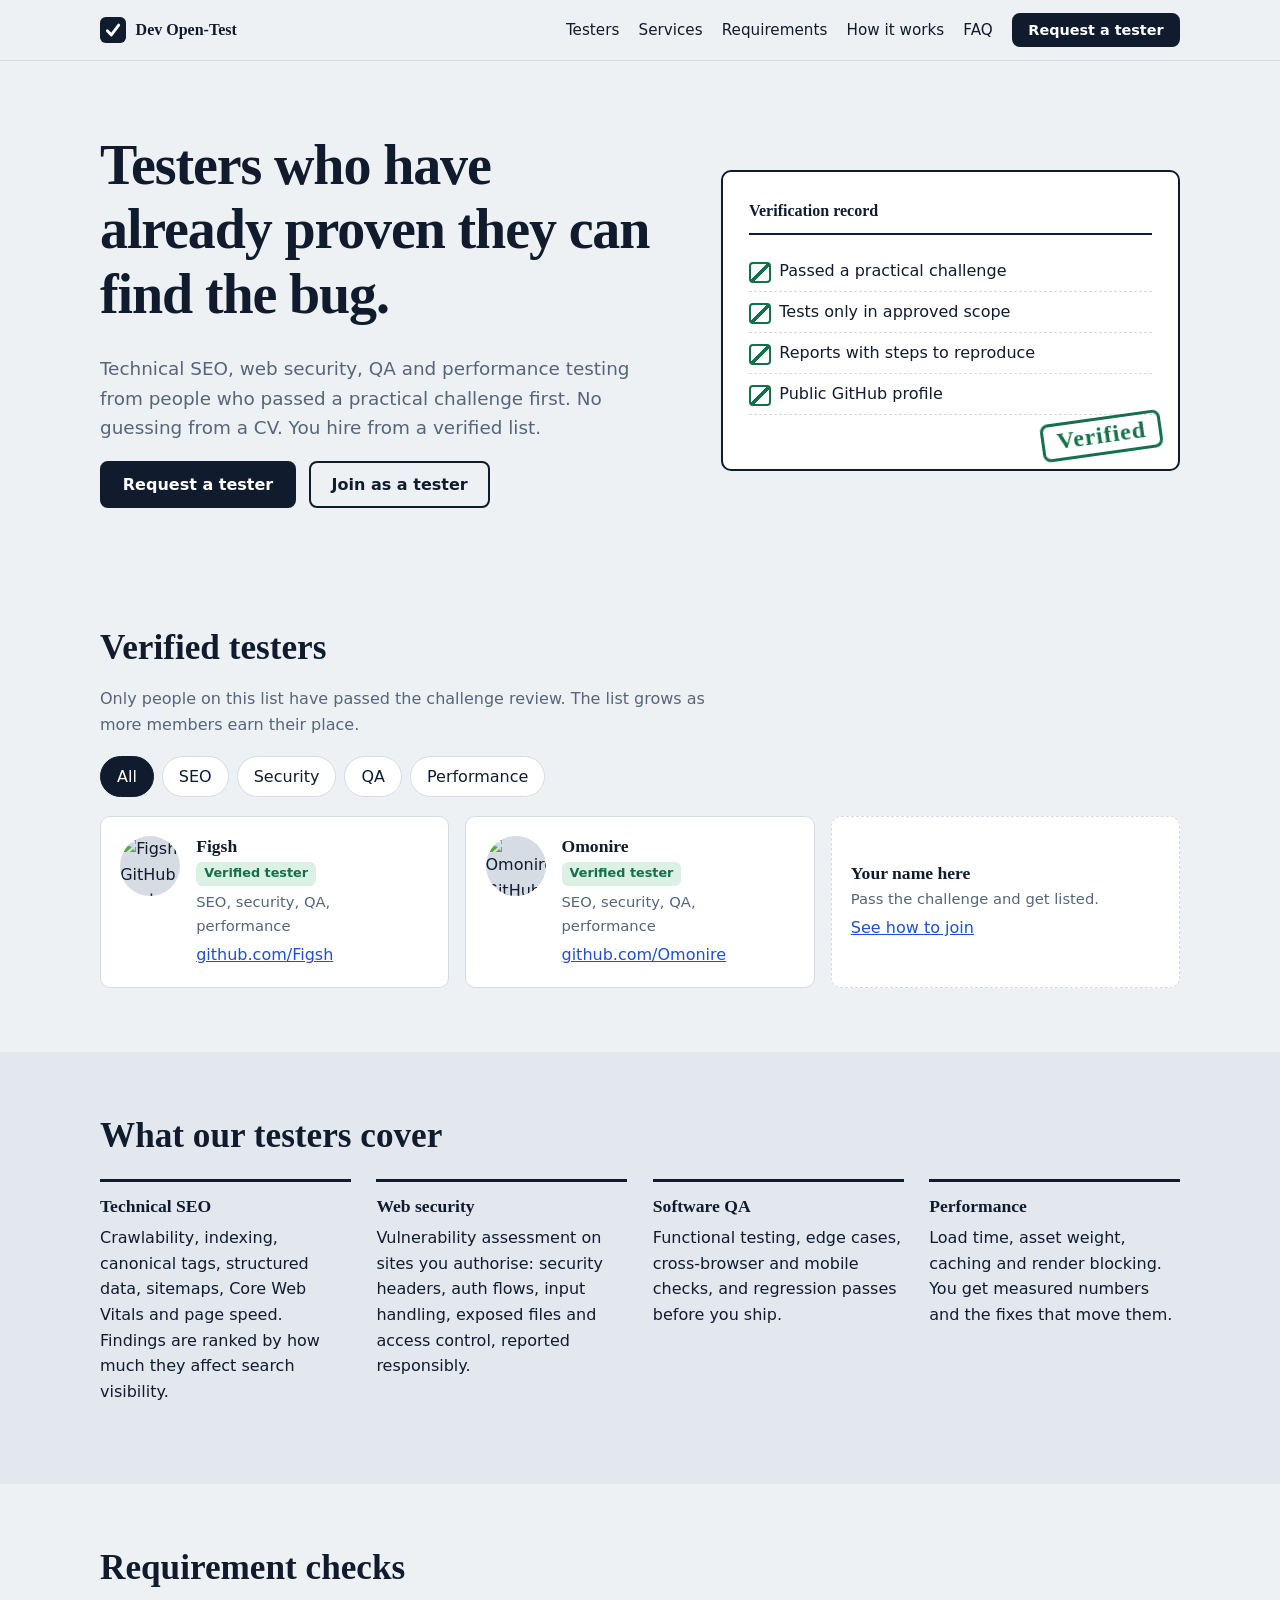
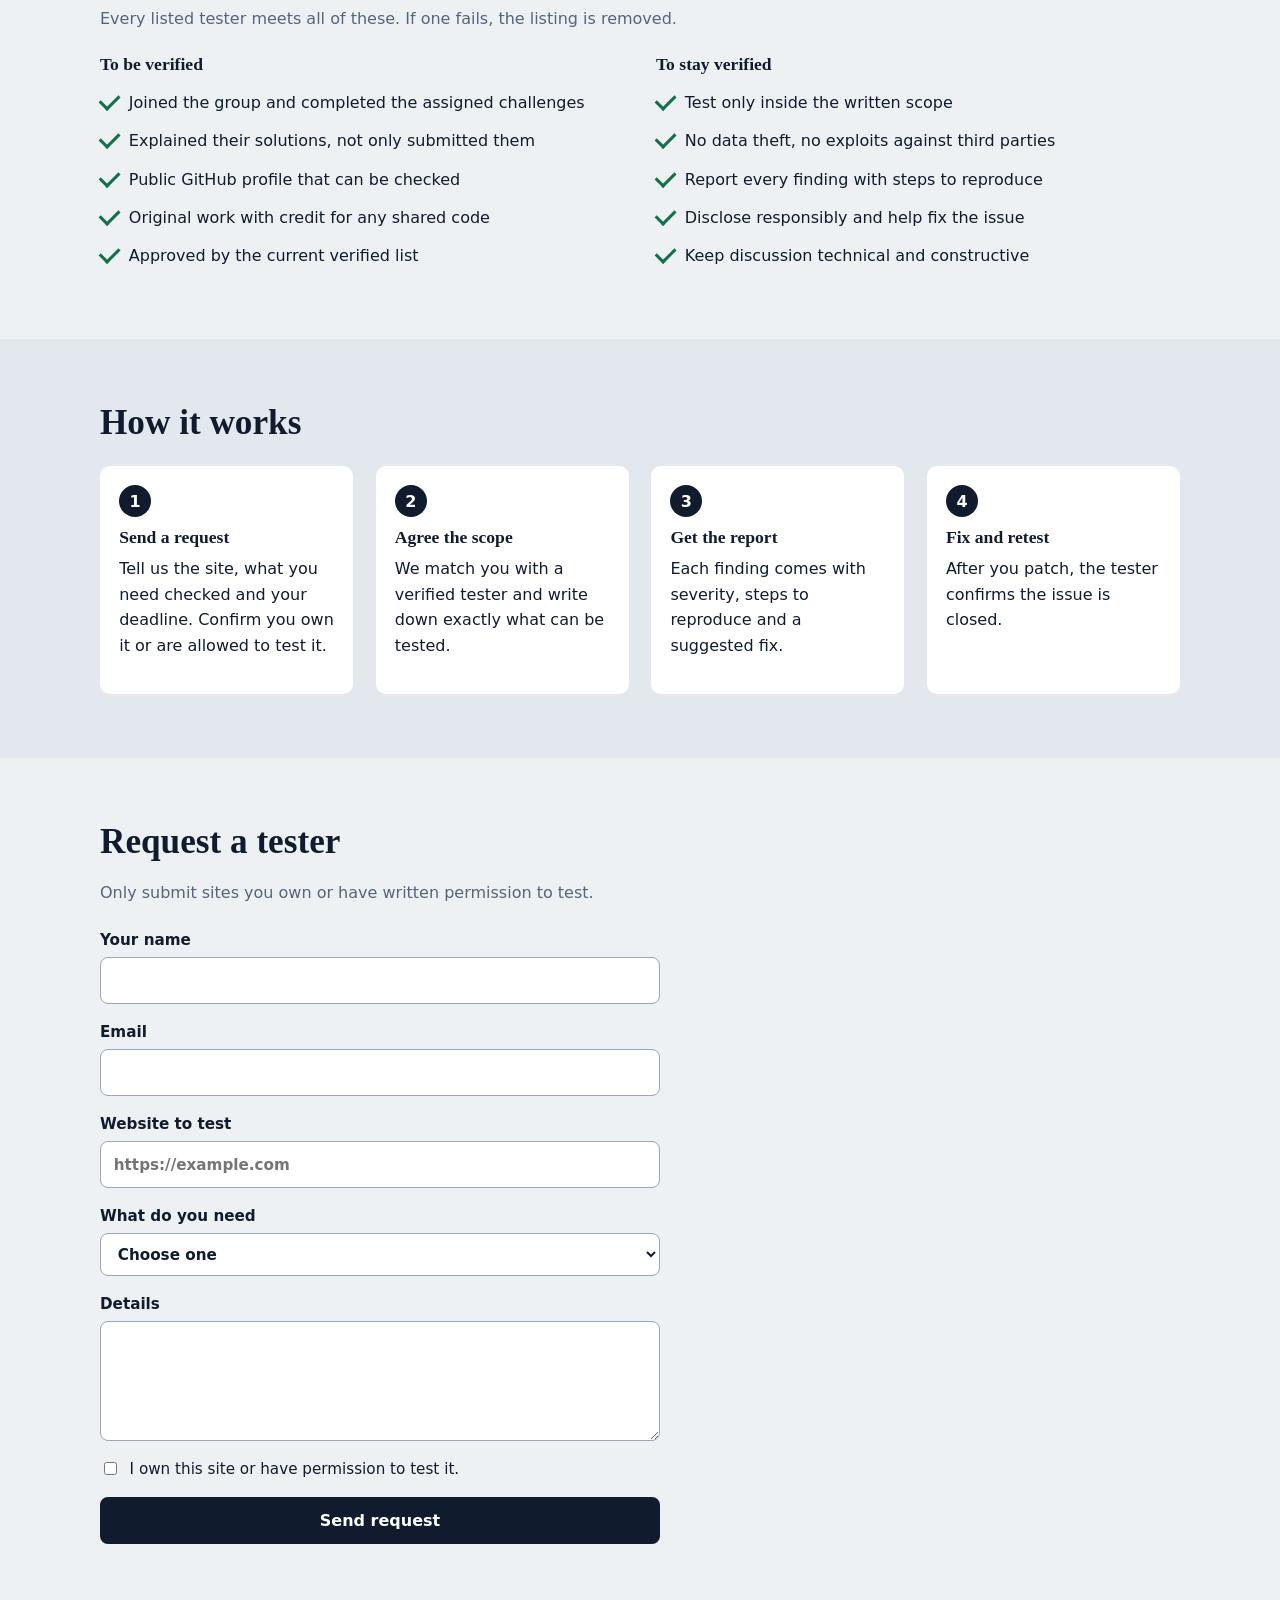
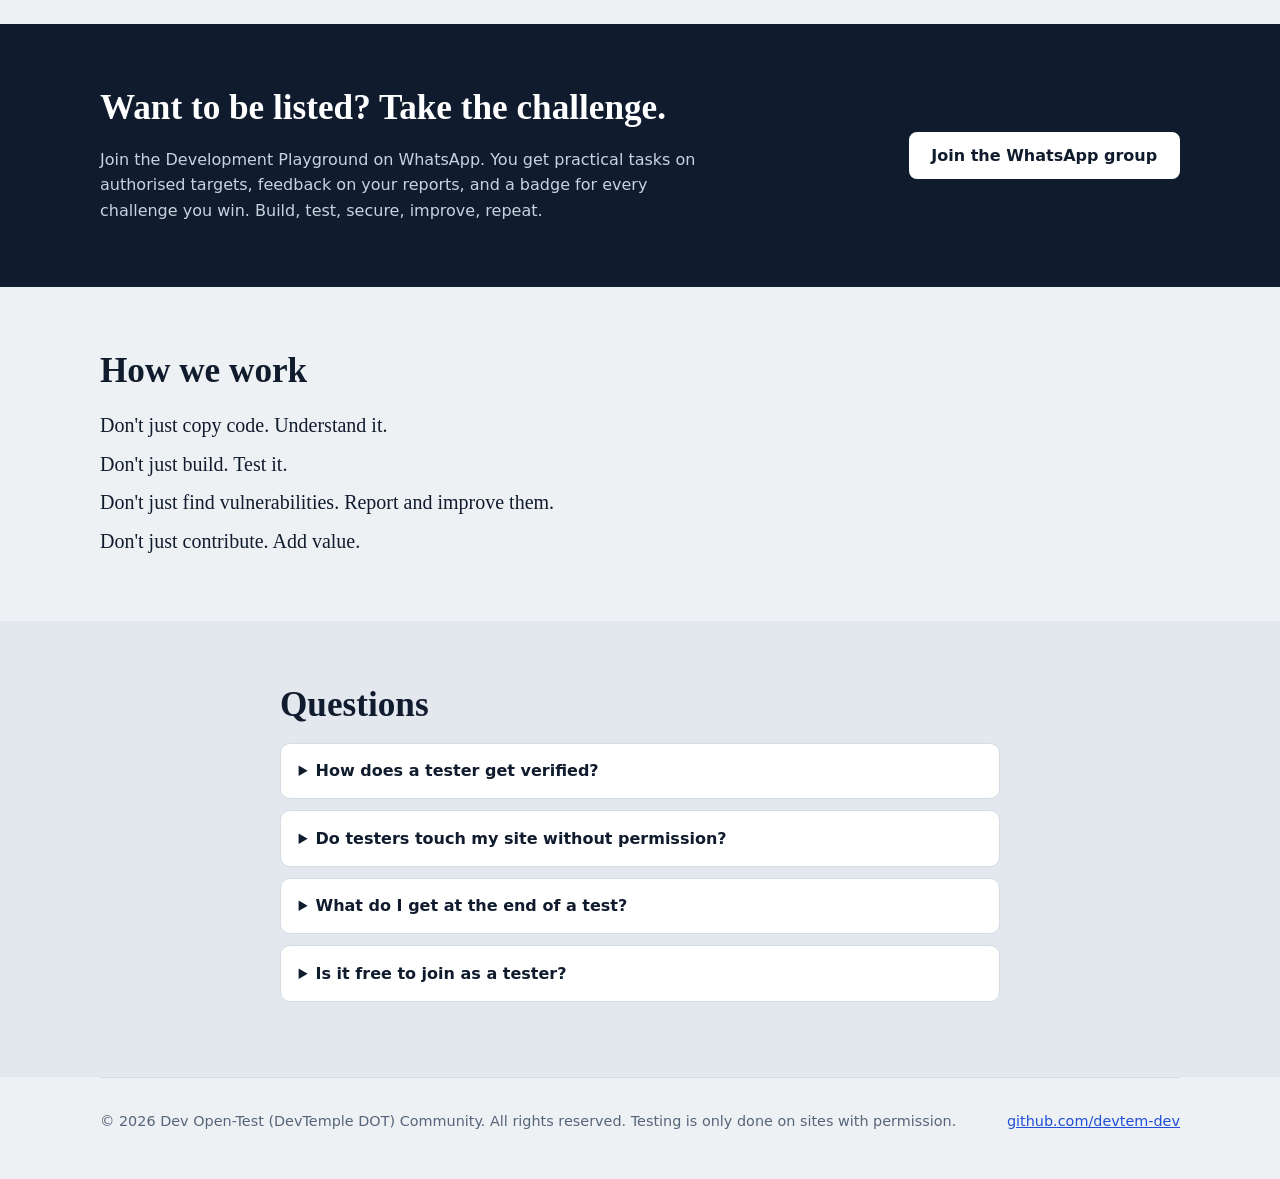
==== index.html @ abd04d56 "Update project files" ====
<!DOCTYPE html>
<html lang="en">
<head>
<meta charset="utf-8">
<meta name="viewport" content="width=device-width, initial-scale=1">
<title>Verified Website Testers for SEO, Security and QA | Dev Open-Test (DevTemple DOT) Community</title>
<meta name="description" content="Hire verified testers for technical SEO audits, web security testing, QA and performance checks. Every tester passes a practical challenge before they are listed.">
<meta name="robots" content="index, follow, max-image-preview:large">
<meta name="theme-color" content="#101c2e">
<link rel="canonical" href="https://testers.devtem.org/">
<link rel="icon" href="data:image/svg+xml,%3Csvg xmlns='http://www.w3.org/2000/svg' viewBox='0 0 32 32'%3E%3Crect width='32' height='32' rx='7' fill='%23101c2e'/%3E%3Cpath d='M9 17l5 5 9-12' fill='none' stroke='%23fff' stroke-width='3.5' stroke-linecap='round' stroke-linejoin='round'/%3E%3C/svg%3E">
<meta property="og:type" content="website">
<meta property="og:site_name" content="Dev Open-Test (DevTemple DOT) Community">
<meta property="og:title" content="Verified Website Testers for SEO, Security and QA">
<meta property="og:description" content="Challenge-verified testers for technical SEO, web security, QA and performance.">
<meta property="og:url" content="https://testers.devtem.org/">
<meta property="og:image" content="https://testers.devtem.org/og.png">
<meta name="twitter:card" content="summary_large_image">
<link rel="stylesheet" href="/style.css">
<script type="application/ld+json">
{
  "@context": "https://schema.org",
  "@graph": [
    {
      "@type": "Organization",
      "@id": "https://testers.devtem.org/#org",
      "name": "Dev Open-Test (DevTemple DOT) Community",
      "url": "https://testers.devtem.org/",
      "sameAs": ["https://github.com/devtem-dev"]
    },
    {
      "@type": "WebSite",
      "@id": "https://testers.devtem.org/#site",
      "url": "https://testers.devtem.org/",
      "name": "Dev Open-Test (DevTemple DOT) Community",
      "publisher": { "@id": "https://testers.devtem.org/#org" }
    },
    {
      "@type": "ProfessionalService",
      "name": "Verified website testing",
      "provider": { "@id": "https://testers.devtem.org/#org" },
      "serviceType": ["Technical SEO audit", "Web security testing", "Software QA testing", "Performance testing"],
      "areaServed": "Worldwide"
    },
    {
      "@type": "FAQPage",
      "mainEntity": [
        { "@type": "Question", "name": "How does a tester get verified?",
          "acceptedAnswer": { "@type": "Answer", "text": "They join the WhatsApp group, complete practical challenges on authorised test targets, and submit written reports. Passing the review gets them listed as verified." } },
        { "@type": "Question", "name": "Do testers touch my site without permission?",
          "acceptedAnswer": { "@type": "Answer", "text": "No. Testers only work inside the scope you approve in writing. Unauthorised testing is against the rules and ends a listing." } },
        { "@type": "Question", "name": "What do I get at the end of a test?",
          "acceptedAnswer": { "@type": "Answer", "text": "A written report with each finding, its severity, steps to reproduce it and a suggested fix." } },
        { "@type": "Question", "name": "Is it free to join as a tester?",
          "acceptedAnswer": { "@type": "Answer", "text": "Joining the group and taking the challenges is free." } }
      ]
    }
  ]
}
</script>
</head>
<body>
<a class="skip" href="#main">Skip to content</a>

<header class="top">
  <div class="wrap bar">
    <a class="brand" href="/" aria-label="Dev Open-Test (DevTemple DOT) Community home">
      <svg width="26" height="26" viewBox="0 0 32 32" aria-hidden="true"><rect width="32" height="32" rx="7" fill="#101c2e"/><path d="M9 17l5 5 9-12" fill="none" stroke="#fff" stroke-width="3.5" stroke-linecap="round" stroke-linejoin="round"/></svg>
      <span>Dev Open-Test</span>
    </a>
    <button class="menu-btn" id="menuBtn" aria-expanded="false" aria-controls="nav">Menu</button>
    <nav id="nav" aria-label="Main">
      <a href="#testers">Testers</a>
      <a href="#services">Services</a>
      <a href="#requirements">Requirements</a>
      <a href="#process">How it works</a>
      <a href="#faq">FAQ</a>
      <a class="btn small" href="#hire">Request a tester</a>
    </nav>
  </div>
</header>

<main id="main">

<section class="hero wrap">
  <div class="hero-copy">
    <h1>Testers who have already proven they can find the bug.</h1>
    <p class="lead">Technical SEO, web security, QA and performance testing from people who passed a practical challenge first. No guessing from a CV. You hire from a verified list.</p>
    <div class="cta-row">
      <a class="btn" href="#hire">Request a tester</a>
      <a class="btn ghost" href="#join">Join as a tester</a>
    </div>
  </div>

  <figure class="record" aria-label="Example verification record">
    <figcaption>Verification record</figcaption>
    <ul>
      <li>Passed a practical challenge</li>
      <li>Tests only in approved scope</li>
      <li>Reports with steps to reproduce</li>
      <li>Public GitHub profile</li>
    </ul>
    <div class="stamp" aria-hidden="true">Verified</div>
  </figure>
</section>

<section id="testers" class="section wrap">
  <h2>Verified testers</h2>
  <p class="sub">Only people on this list have passed the challenge review. The list grows as more members earn their place.</p>

  <div class="chips" role="group" aria-label="Filter testers by skill">
    <button class="chip on" data-filter="all" aria-pressed="true">All</button>
    <button class="chip" data-filter="seo" aria-pressed="false">SEO</button>
    <button class="chip" data-filter="security" aria-pressed="false">Security</button>
    <button class="chip" data-filter="qa" aria-pressed="false">QA</button>
    <button class="chip" data-filter="performance" aria-pressed="false">Performance</button>
  </div>

  <ul class="cards" id="cards">
    <li class="card" data-skills="seo security qa performance">
      <img src="https://github.com/Figsh.png?size=120" width="60" height="60" alt="Figsh GitHub avatar" loading="lazy" decoding="async">
      <div>
        <h3>Figsh</h3>
        <p class="tag ok">Verified tester</p>
        <p class="skills">SEO, security, QA, performance</p>
        <a href="https://github.com/Figsh" rel="noopener noreferrer" target="_blank">github.com/Figsh</a>
      </div>
    </li>
    <li class="card" data-skills="seo security qa performance">
      <img src="https://github.com/Omonire.png?size=120" width="60" height="60" alt="Omonire GitHub avatar" loading="lazy" decoding="async">
      <div>
        <h3>Omonire</h3>
        <p class="tag ok">Verified tester</p>
        <p class="skills">SEO, security, QA, performance</p>
        <a href="https://github.com/Omonire" rel="noopener noreferrer" target="_blank">github.com/Omonire</a>
      </div>
    </li>
    <li class="card open">
      <div>
        <h3>Your name here</h3>
        <p class="skills">Pass the challenge and get listed.</p>
        <a href="#join">See how to join</a>
      </div>
    </li>
  </ul>
  <p class="empty" id="empty" hidden>No verified testers for this skill yet. Check back soon.</p>
</section>

<section id="services" class="section alt">
  <div class="wrap">
    <h2>What our testers cover</h2>
    <div class="grid">
      <article>
        <h3>Technical SEO</h3>
        <p>Crawlability, indexing, canonical tags, structured data, sitemaps, Core Web Vitals and page speed. Findings are ranked by how much they affect search visibility.</p>
      </article>
      <article>
        <h3>Web security</h3>
        <p>Vulnerability assessment on sites you authorise: security headers, auth flows, input handling, exposed files and access control, reported responsibly.</p>
      </article>
      <article>
        <h3>Software QA</h3>
        <p>Functional testing, edge cases, cross-browser and mobile checks, and regression passes before you ship.</p>
      </article>
      <article>
        <h3>Performance</h3>
        <p>Load time, asset weight, caching and render blocking. You get measured numbers and the fixes that move them.</p>
      </article>
    </div>
  </div>
</section>

<section id="requirements" class="section wrap">
  <h2>Requirement checks</h2>
  <p class="sub">Every listed tester meets all of these. If one fails, the listing is removed.</p>
  <div class="two">
    <div>
      <h3>To be verified</h3>
      <ul class="ticks">
        <li>Joined the group and completed the assigned challenges</li>
        <li>Explained their solutions, not only submitted them</li>
        <li>Public GitHub profile that can be checked</li>
        <li>Original work with credit for any shared code</li>
        <li>Approved by the current verified list</li>
      </ul>
    </div>
    <div>
      <h3>To stay verified</h3>
      <ul class="ticks">
        <li>Test only inside the written scope</li>
        <li>No data theft, no exploits against third parties</li>
        <li>Report every finding with steps to reproduce</li>
        <li>Disclose responsibly and help fix the issue</li>
        <li>Keep discussion technical and constructive</li>
      </ul>
    </div>
  </div>
</section>

<section id="process" class="section alt">
  <div class="wrap">
    <h2>How it works</h2>
    <ol class="steps">
      <li><h3>Send a request</h3><p>Tell us the site, what you need checked and your deadline. Confirm you own it or are allowed to test it.</p></li>
      <li><h3>Agree the scope</h3><p>We match you with a verified tester and write down exactly what can be tested.</p></li>
      <li><h3>Get the report</h3><p>Each finding comes with severity, steps to reproduce and a suggested fix.</p></li>
      <li><h3>Fix and retest</h3><p>After you patch, the tester confirms the issue is closed.</p></li>
    </ol>
  </div>
</section>

<section id="hire" class="section wrap">
  <h2>Request a tester</h2>
  <p class="sub">Only submit sites you own or have written permission to test.</p>
  <form name="tester-request" method="POST" action="/thanks.html" class="form" id="reqForm" novalidate>
    <p class="hp"><label>Leave this empty <input name="bot-field" tabindex="-1" autocomplete="off"></label></p>
    <label>Your name <input name="name" type="text" required autocomplete="name" maxlength="80"></label>
    <label>Email <input name="email" type="email" required autocomplete="email" maxlength="120"></label>
    <label>Website to test <input name="site" type="url" required placeholder="https://example.com" maxlength="200"></label>
    <label>What do you need
      <select name="need" required>
        <option value="">Choose one</option>
        <option>Technical SEO audit</option>
        <option>Web security test</option>
        <option>QA testing</option>
        <option>Performance check</option>
        <option>More than one</option>
      </select>
    </label>
    <label>Details <textarea name="details" rows="4" maxlength="1500"></textarea></label>
    <label class="check"><input type="checkbox" name="authorised" required> I own this site or have permission to test it.</label>
    <button class="btn" type="submit" id="reqBtn">Send request</button>
    <p class="status" id="reqStatus" role="status" aria-live="polite"></p>
  </form>
</section>

<section id="join" class="section dark">
  <div class="wrap join">
    <div>
      <h2>Want to be listed? Take the challenge.</h2>
      <p>Join the Development Playground on WhatsApp. You get practical tasks on authorised targets, feedback on your reports, and a badge for every challenge you win. Build, test, secure, improve, repeat.</p>
    </div>
    <a class="btn light" href="https://chat.whatsapp.com/JTuucOUlS5t2zDRjr6XkzF?s=cl&amp;p=a&amp;mlu=4&amp;ilr=4&amp;iam=2" rel="noopener noreferrer" target="_blank">Join the WhatsApp group</a>
  </div>
</section>

<section id="culture" class="section wrap">
  <h2>How we work</h2>
  <ul class="culture">
    <li>Don't just copy code. Understand it.</li>
    <li>Don't just build. Test it.</li>
    <li>Don't just find vulnerabilities. Report and improve them.</li>
    <li>Don't just contribute. Add value.</li>
  </ul>
</section>

<section id="faq" class="section alt">
  <div class="wrap narrow">
    <h2>Questions</h2>
    <details><summary>How does a tester get verified?</summary><p>They join the WhatsApp group, complete practical challenges on authorised test targets and submit written reports. Passing the review gets them listed.</p></details>
    <details><summary>Do testers touch my site without permission?</summary><p>No. Testers only work inside the scope you approve in writing. Unauthorised testing is against the rules and ends a listing.</p></details>
    <details><summary>What do I get at the end of a test?</summary><p>A written report with each finding, its severity, steps to reproduce it and a suggested fix.</p></details>
    <details><summary>Is it free to join as a tester?</summary><p>Joining the group and taking the challenges is free.</p></details>
  </div>
</section>

</main>

<footer class="wrap foot">
  <p>&copy; <span id="yr">2026</span> Dev Open-Test (DevTemple DOT) Community. All rights reserved. Testing is only done on sites with permission.</p>
  <p><a href="https://github.com/devtem-dev" rel="noopener noreferrer" target="_blank">github.com/devtem-dev</a></p>
</footer>

<script src="/script.js" defer></script>
</body>
</html>
---- style.css ----
:root{
  --paper:#eef1f4; --card:#fff; --ink:#101c2e; --steel:#55657a; --line:#d5dce4;
  --cobalt:#1f4fd8; --ok:#14704a; --amber:#b56a00;
  --r:10px; --max:1080px;
  --head:"Rockwell","Roboto Slab","Rockwell Nova",Georgia,serif;
  --body:system-ui,-apple-system,"Segoe UI",Roboto,sans-serif;
}
*{box-sizing:border-box}
html{scroll-behavior:smooth;scroll-padding-top:72px}
body{margin:0;background:var(--paper);color:var(--ink);font:1rem/1.6 var(--body);-webkit-font-smoothing:antialiased}
h1,h2,h3{font-family:var(--head);line-height:1.15;margin:0 0 .5em}
h1{font-size:clamp(2rem,5.4vw,3.5rem);letter-spacing:-.02em}
h2{font-size:clamp(1.5rem,3.4vw,2.2rem)}
h3{font-size:1.1rem}
p{margin:0 0 1em}
a{color:var(--cobalt)}
:focus-visible{outline:3px solid var(--cobalt);outline-offset:2px}
.wrap{width:min(100% - 2.5rem,var(--max));margin-inline:auto}
.narrow{max-width:720px}
.skip{position:absolute;left:-999px;top:0;background:var(--ink);color:#fff;padding:.6rem 1rem;z-index:99}
.skip:focus{left:0}

.top{position:sticky;top:0;z-index:20;background:rgba(238,241,244,.94);backdrop-filter:blur(8px);border-bottom:1px solid var(--line)}
.bar{display:flex;align-items:center;justify-content:space-between;min-height:60px}
.brand{display:flex;align-items:center;gap:.6rem;color:var(--ink);text-decoration:none;font-family:var(--head);font-weight:700}
nav{display:flex;align-items:center;gap:1.2rem}
nav a{color:var(--ink);text-decoration:none;font-size:.95rem}
nav a:hover{color:var(--cobalt)}
.menu-btn{display:none;background:none;border:1px solid var(--line);border-radius:8px;padding:.45rem .8rem;font:inherit;color:var(--ink)}

.btn{display:inline-block;background:var(--ink);color:#fff!important;border:2px solid var(--ink);border-radius:8px;padding:.75rem 1.3rem;font:600 1rem var(--body);text-decoration:none;cursor:pointer;transition:background .15s}
.btn:hover{background:var(--cobalt);border-color:var(--cobalt)}
.btn.small{padding:.45rem .9rem;font-size:.9rem}
.btn.ghost{background:transparent;color:var(--ink)!important}
.btn.ghost:hover{background:var(--ink);color:#fff!important;border-color:var(--ink)}
.btn.light{background:#fff;color:var(--ink)!important;border-color:#fff}
.btn.light:hover{background:var(--paper);border-color:var(--paper)}
.cta-row{display:flex;flex-wrap:wrap;gap:.8rem}

.hero{display:grid;grid-template-columns:1.25fr 1fr;gap:3rem;align-items:center;padding:4.5rem 0 3.5rem}
.lead{font-size:1.15rem;color:var(--steel);max-width:34em}
.record{position:relative;margin:0;background:var(--card);border:2px solid var(--ink);border-radius:var(--r);padding:1.6rem 1.6rem 3.4rem}
.record figcaption{font-family:var(--head);font-weight:700;border-bottom:2px solid var(--ink);padding-bottom:.6rem;margin-bottom:1rem}
.record ul{list-style:none;margin:0;padding:0}
.record li{position:relative;padding:.45rem 0 .45rem 1.9rem;border-bottom:1px dashed var(--line)}
.record li::before{content:"";position:absolute;left:0;top:.7rem;width:1.1rem;height:1.1rem;border:2px solid var(--ok);border-radius:4px;background:
  linear-gradient(135deg,transparent 45%,var(--ok) 45% 58%,transparent 58%) no-repeat}
.stamp{position:absolute;right:1rem;bottom:.9rem;transform:rotate(-8deg);border:3px solid var(--ok);color:var(--ok);border-radius:8px;padding:.15rem .8rem;font:800 1.5rem var(--head);letter-spacing:.04em;animation:stamp .5s .3s both cubic-bezier(.2,1.4,.4,1)}
@keyframes stamp{from{transform:rotate(-8deg) scale(2);opacity:0}to{transform:rotate(-8deg) scale(1);opacity:1}}

.section{padding:4rem 0}
.alt{background:#e3e8ee}
.dark{background:var(--ink);color:#fff}
.sub{color:var(--steel);max-width:40em}

.chips{display:flex;flex-wrap:wrap;gap:.5rem;margin:1.2rem 0}
.chip{background:var(--card);border:1px solid var(--line);border-radius:999px;padding:.4rem 1rem;font:inherit;color:var(--ink);cursor:pointer}
.chip.on{background:var(--ink);color:#fff;border-color:var(--ink)}
.cards{list-style:none;margin:0;padding:0;display:grid;grid-template-columns:repeat(auto-fill,minmax(270px,1fr));gap:1rem}
.card{display:flex;gap:1rem;background:var(--card);border:1px solid var(--line);border-radius:var(--r);padding:1.2rem}
.card[hidden]{display:none}
.card img{border-radius:50%;object-fit:cover;flex:none;background:var(--line)}
.card h3{margin-bottom:.2rem}
.card p{margin:0 0 .3rem}
.card.open{border-style:dashed;align-items:center}
.skills{color:var(--steel);font-size:.92rem}
.tag{display:inline-block;font-size:.8rem;font-weight:700;border-radius:6px;padding:.1rem .5rem}
.tag.ok{background:#dcf1e6;color:var(--ok)}
.empty{color:var(--steel);margin-top:1rem}

.grid{display:grid;grid-template-columns:repeat(auto-fit,minmax(230px,1fr));gap:1.6rem;margin-top:1.4rem}
.grid article{border-top:3px solid var(--ink);padding-top:.9rem}

.two{display:grid;grid-template-columns:1fr 1fr;gap:2rem;margin-top:1.4rem}
.ticks{list-style:none;padding:0;margin:0}
.ticks li{position:relative;padding:.4rem 0 .4rem 1.8rem}
.ticks li::before{content:"";position:absolute;left:0;top:.65rem;width:1rem;height:.55rem;border-left:3px solid var(--ok);border-bottom:3px solid var(--ok);transform:rotate(-45deg)}

.steps{list-style:none;counter-reset:s;padding:0;margin:1.4rem 0 0;display:grid;grid-template-columns:repeat(auto-fit,minmax(210px,1fr));gap:1.4rem}
.steps li{counter-increment:s;background:var(--card);border-radius:var(--r);padding:1.2rem}
.steps li::before{content:counter(s);display:grid;place-items:center;width:2rem;height:2rem;border-radius:50%;background:var(--ink);color:#fff;font-weight:700;margin-bottom:.6rem}

.form{display:grid;gap:1rem;max-width:560px;margin-top:1.4rem}
.form label{display:grid;gap:.3rem;font-weight:600;font-size:.95rem}
.form input,.form select,.form textarea{font:inherit;padding:.65rem .8rem;border:1px solid #9aa8b8;border-radius:8px;background:#fff;color:var(--ink);width:100%}
.form .check{display:flex;gap:.6rem;align-items:flex-start;font-weight:400}
.form .check input{width:auto;margin-top:.3rem}
.hp{position:absolute;left:-9999px}

.join{display:flex;align-items:center;justify-content:space-between;gap:2rem;flex-wrap:wrap}
.join p{max-width:38em;color:#c9d3df;margin:0}
.join h2{color:#fff}

.culture{list-style:none;padding:0;margin:1rem 0 0;display:grid;gap:.4rem;font-family:var(--head);font-size:1.25rem}

details{background:var(--card);border:1px solid var(--line);border-radius:var(--r);padding:.9rem 1.1rem;margin-bottom:.7rem}
summary{cursor:pointer;font-weight:600}
details p{margin:.7rem 0 0;color:var(--steel)}

.foot{display:flex;justify-content:space-between;flex-wrap:wrap;gap:.5rem;padding:2rem 0;color:var(--steel);font-size:.9rem;border-top:1px solid var(--line)}
.center{text-align:center;padding:6rem 0}

@media (max-width:820px){
  .hero{grid-template-columns:1fr;padding-top:2.5rem}
  .two{grid-template-columns:1fr}
  .menu-btn{display:block}
  nav{display:none;position:absolute;left:0;right:0;top:60px;flex-direction:column;align-items:flex-start;gap:.9rem;background:var(--paper);padding:1.2rem 1.25rem;border-bottom:1px solid var(--line)}
  nav.open{display:flex}
}
@media (prefers-reduced-motion:reduce){
  html{scroll-behavior:auto}
  .stamp{animation:none}
}

.status{margin:0;font-weight:600}
.status.ok{color:var(--ok)}
.status.err{color:#b3261e}
.btn[disabled]{opacity:.6;cursor:wait}
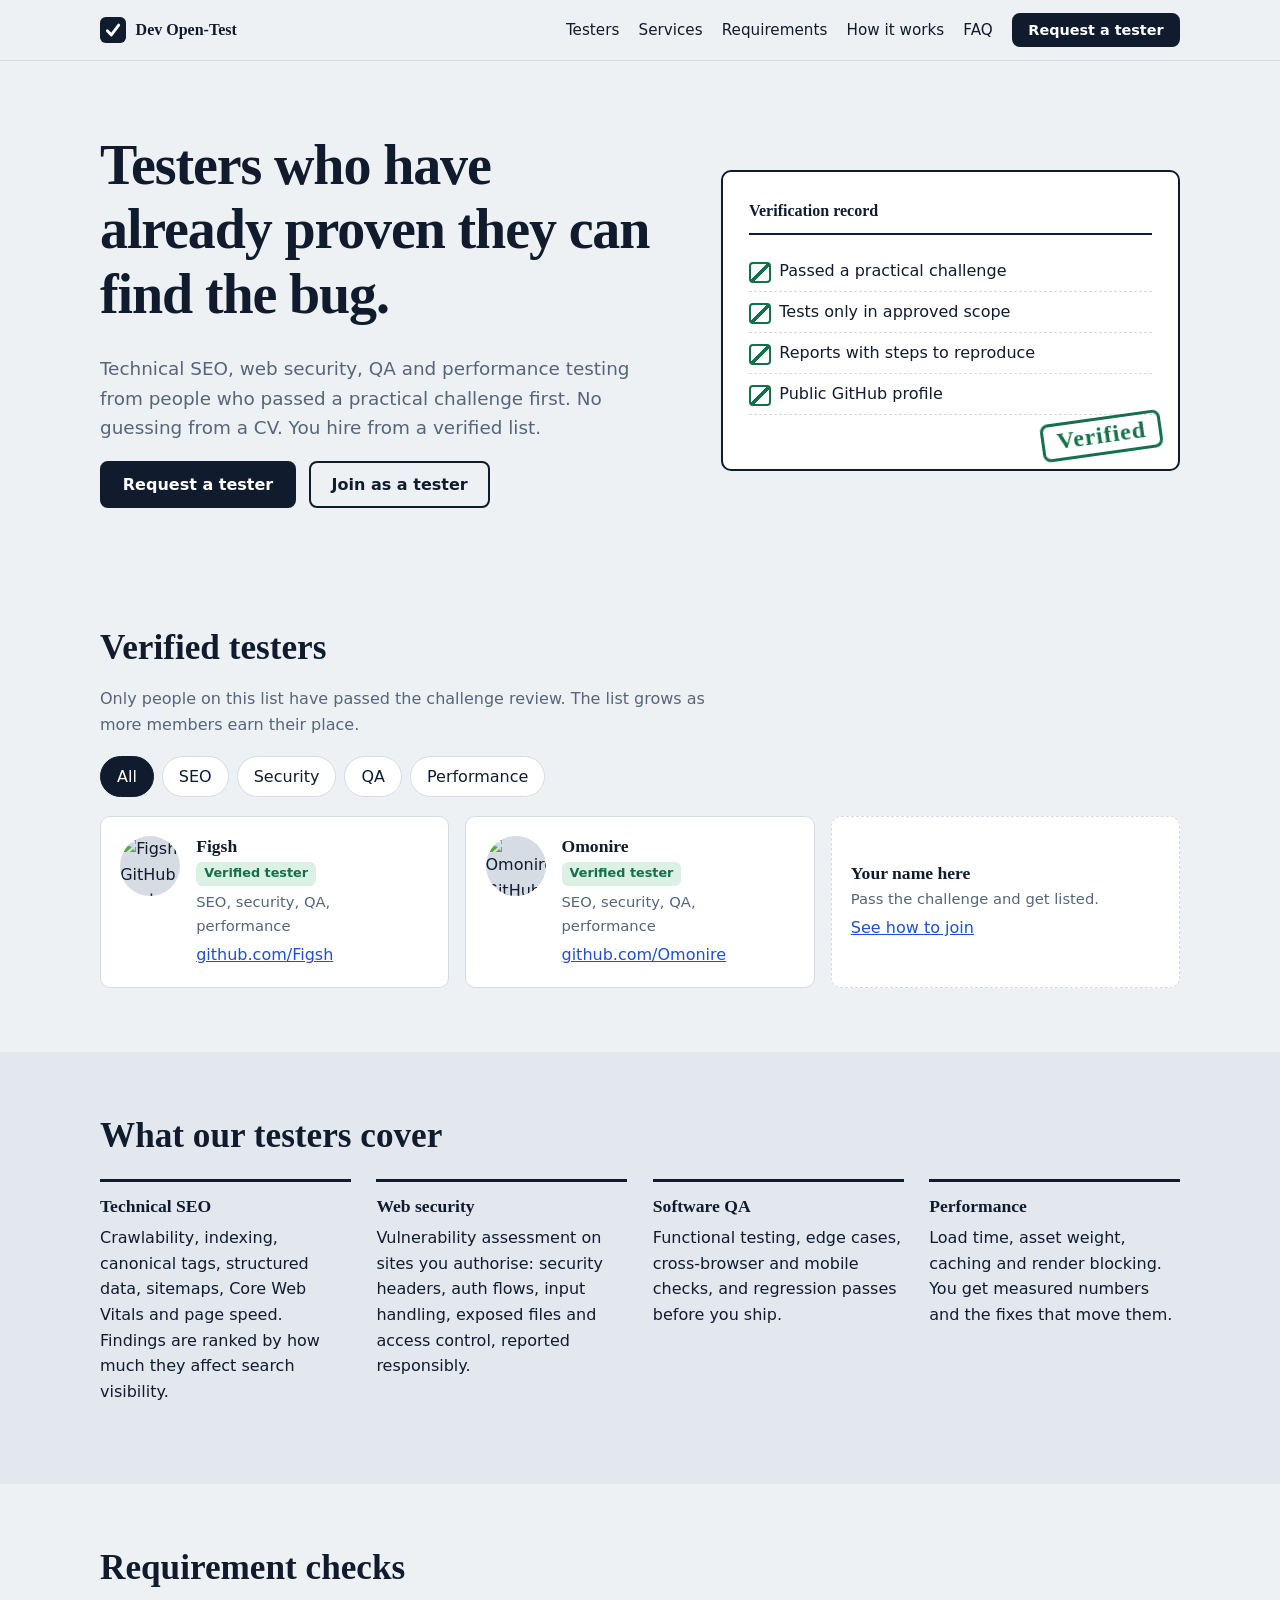
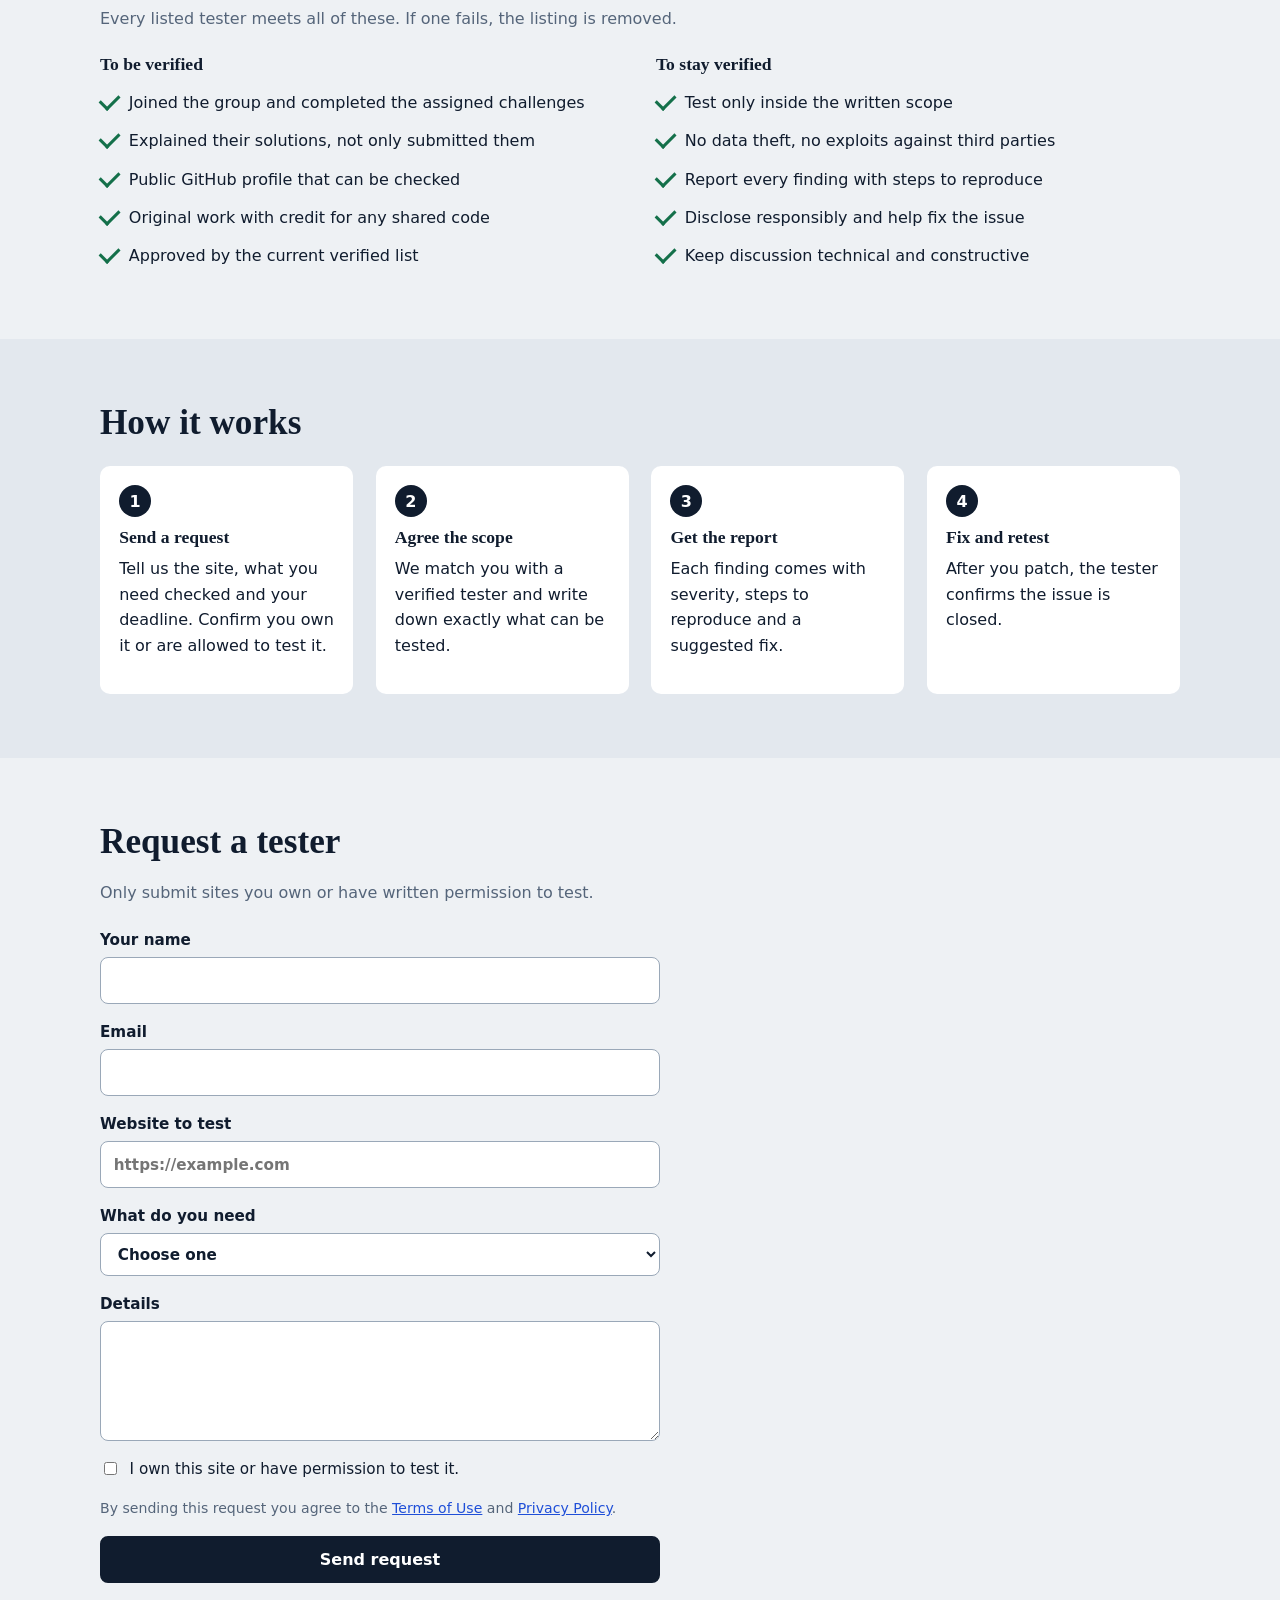
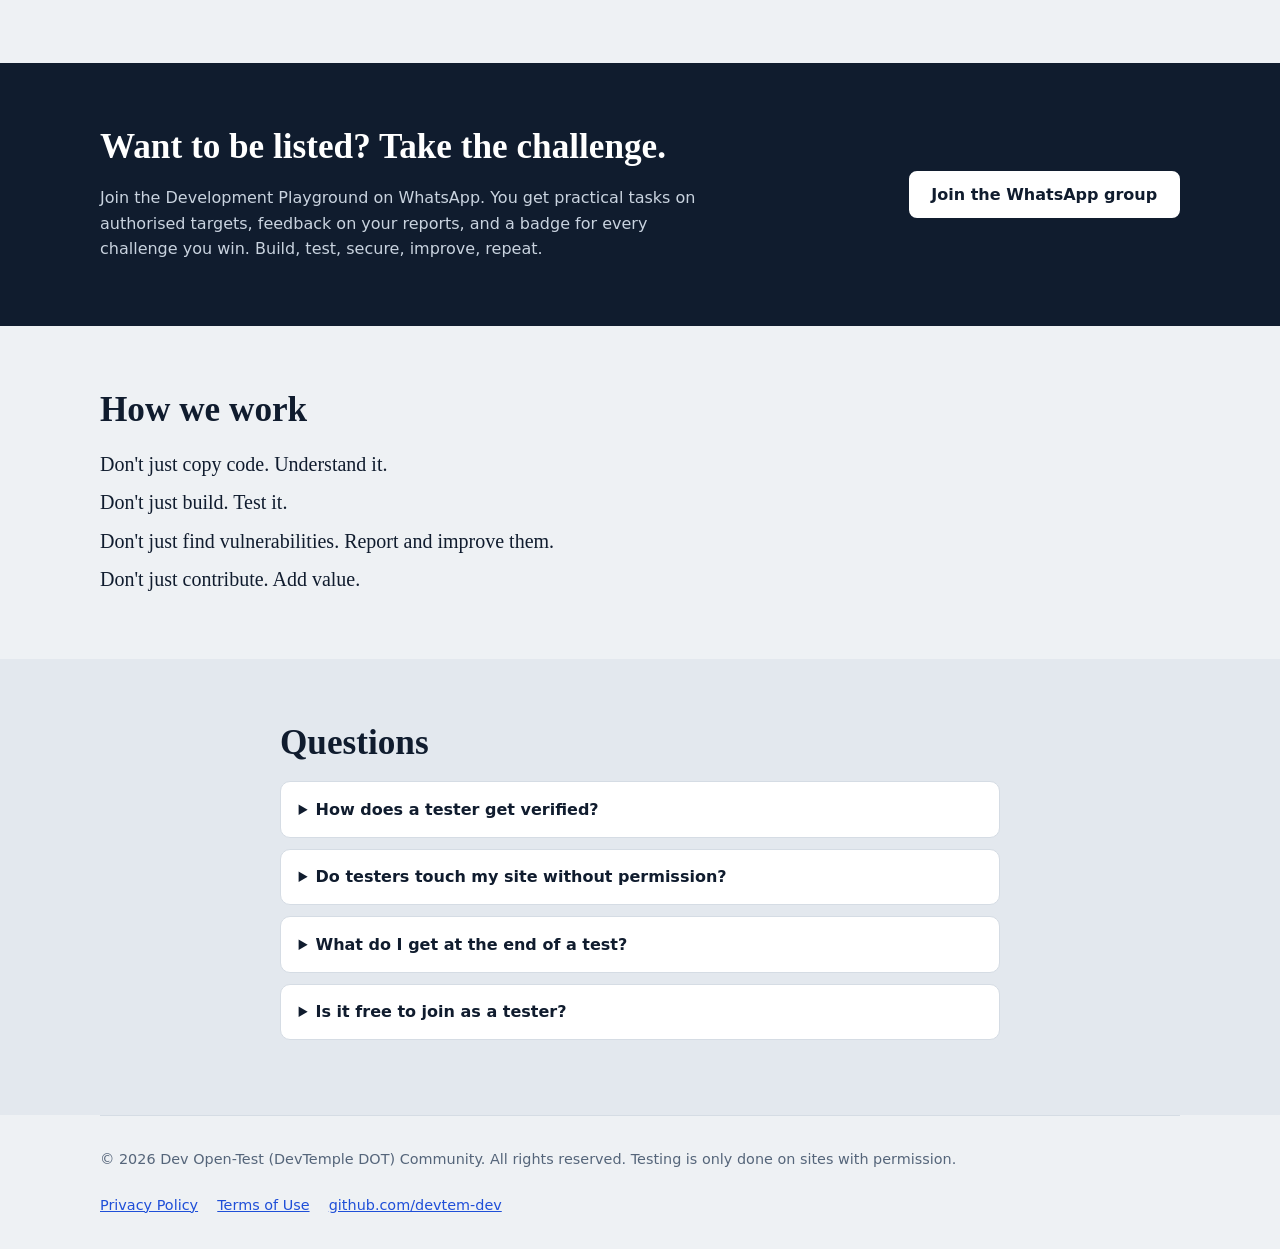
==== commit 2a95438d: "Add terms and privacy links to footer" ====
--- a/index.html
+++ b/index.html
@@ -229,6 +229,7 @@
     </label>
     <label>Details <textarea name="details" rows="4" maxlength="1500"></textarea></label>
     <label class="check"><input type="checkbox" name="authorised" required> I own this site or have permission to test it.</label>
+    <p class="note">By sending this request you agree to the <a href="/terms">Terms of Use</a> and <a href="/privacy">Privacy Policy</a>.</p>
     <button class="btn" type="submit" id="reqBtn">Send request</button>
     <p class="status" id="reqStatus" role="status" aria-live="polite"></p>
   </form>
@@ -268,7 +269,7 @@
 
 <footer class="wrap foot">
   <p>&copy; <span id="yr">2026</span> Dev Open-Test (DevTemple DOT) Community. All rights reserved. Testing is only done on sites with permission.</p>
-  <p><a href="https://github.com/devtem-dev" rel="noopener noreferrer" target="_blank">github.com/devtem-dev</a></p>
+<p class="flinks"><a href="/privacy">Privacy Policy</a> <a href="/terms">Terms of Use</a> <a href="https://github.com/devtem-dev" rel="noopener noreferrer" target="_blank">github.com/devtem-dev</a></p>
 </footer>
 
 <script src="/script.js" defer></script>
--- a/style.css
+++ b/style.css
@@ -116,3 +116,11 @@
 .status.ok{color:var(--ok)}
 .status.err{color:#b3261e}
 .btn[disabled]{opacity:.6;cursor:wait}
+.flinks{display:flex;flex-wrap:wrap;gap:.4rem 1.2rem;margin:0}
+.note{font-size:.88rem;color:var(--steel);margin:0}
+.doc{padding:3rem 0 4rem}
+.doc h1{font-size:clamp(1.8rem,4vw,2.6rem)}
+.doc h2{font-size:1.25rem;margin-top:2rem}
+.doc ul{padding-left:1.3rem}
+.doc li{margin-bottom:.35rem}
+.doc .meta{color:var(--steel)}
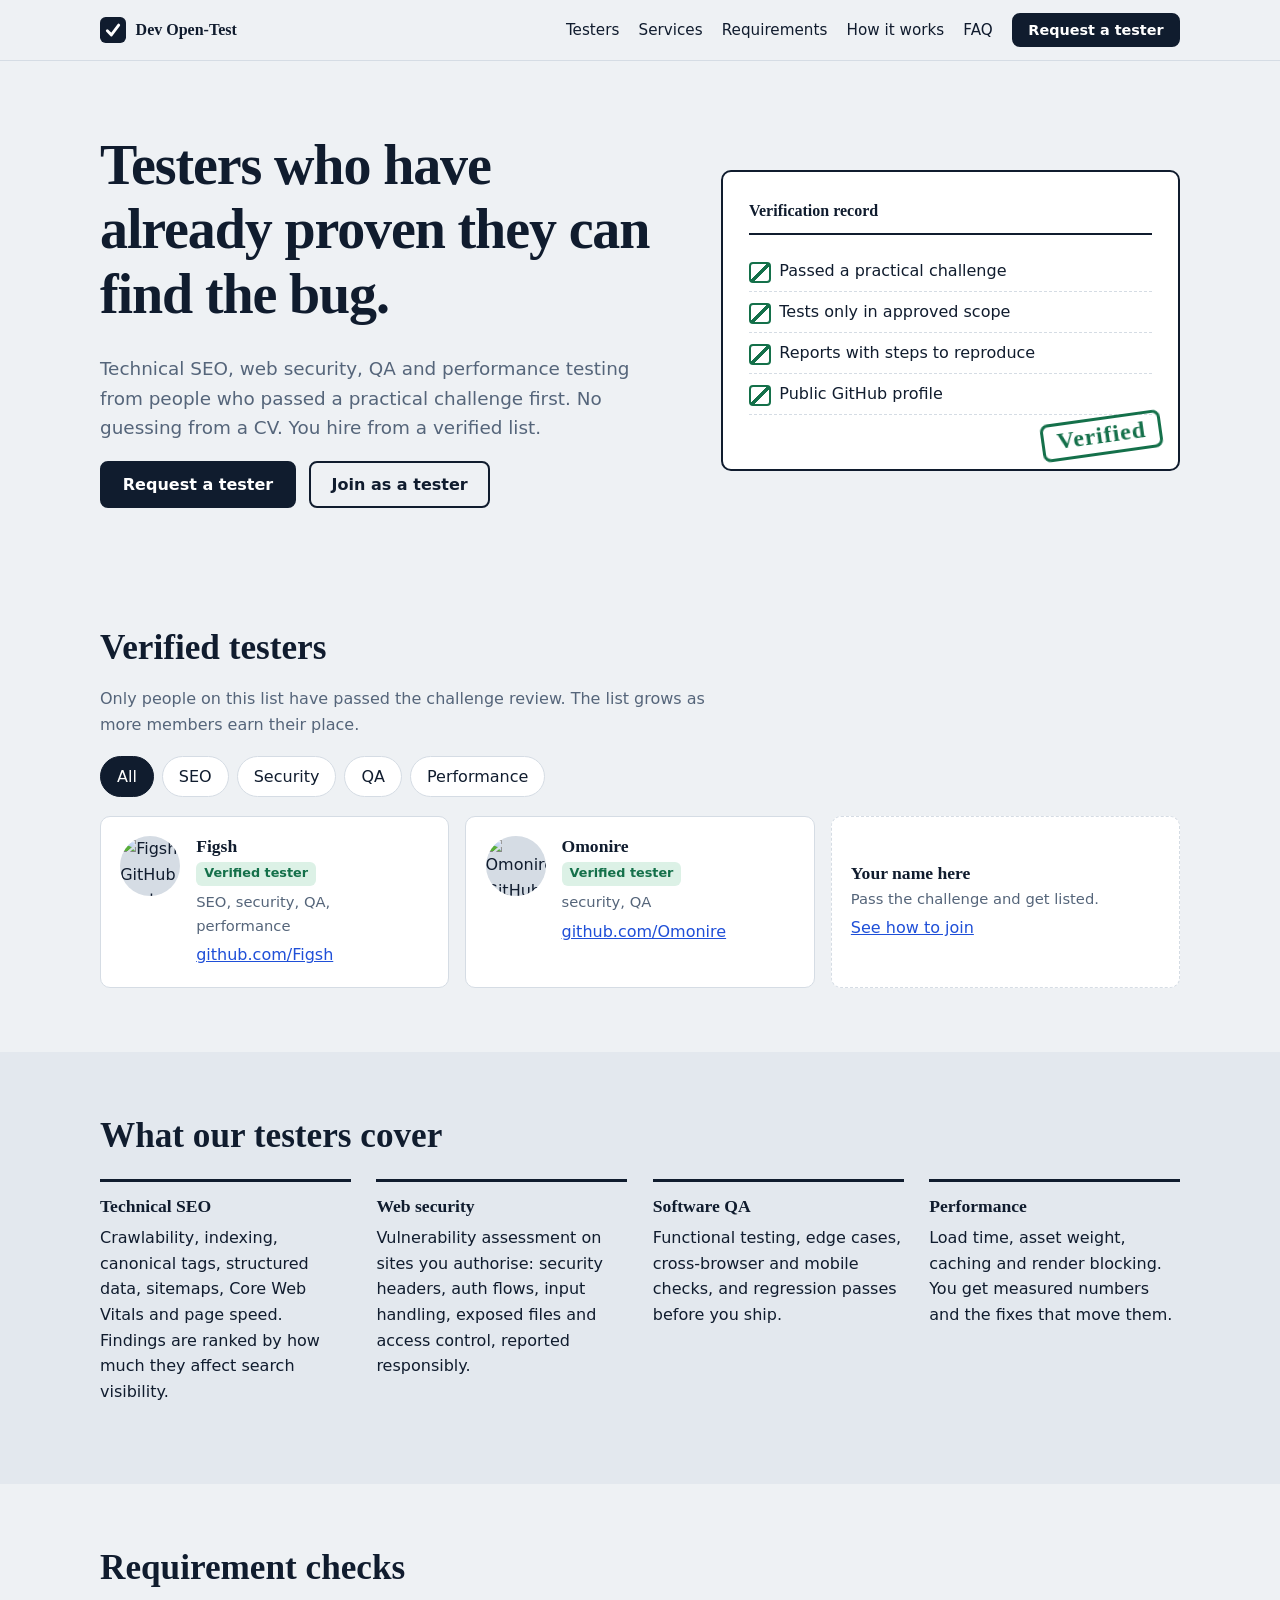
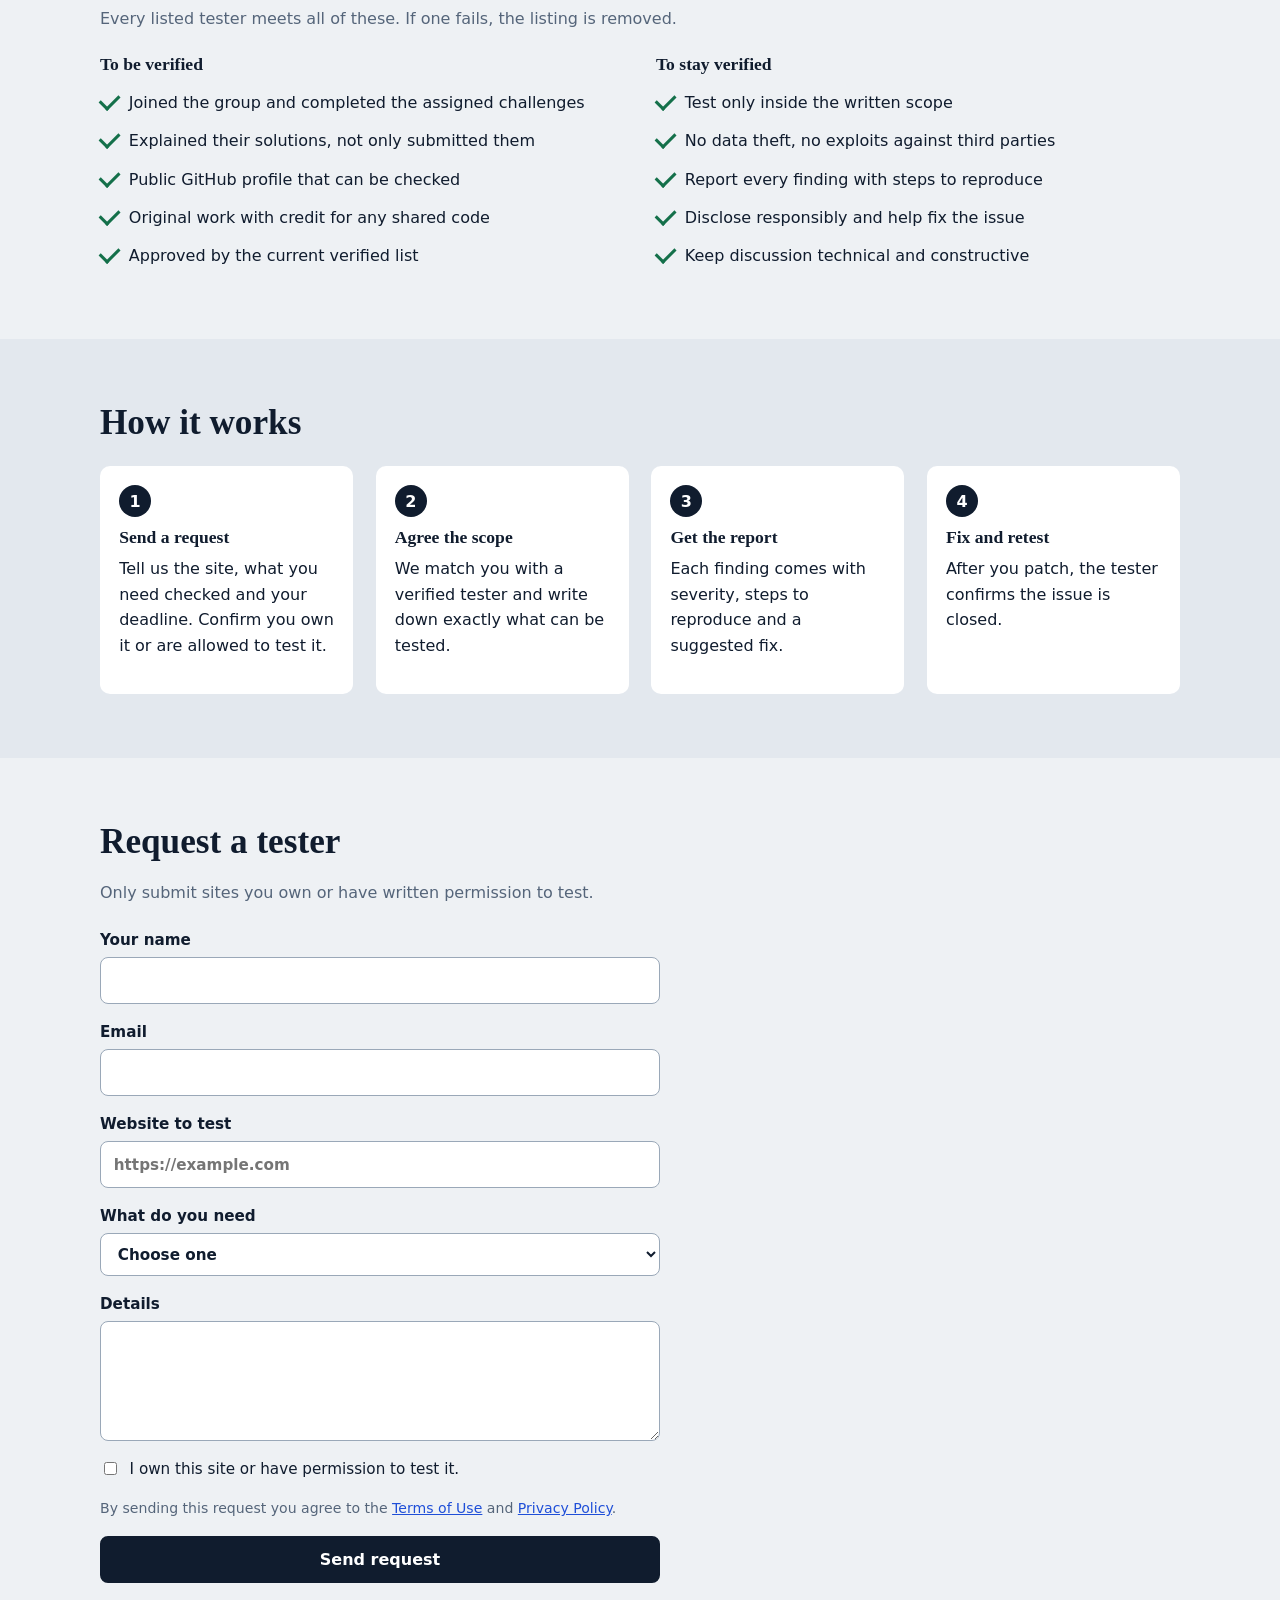
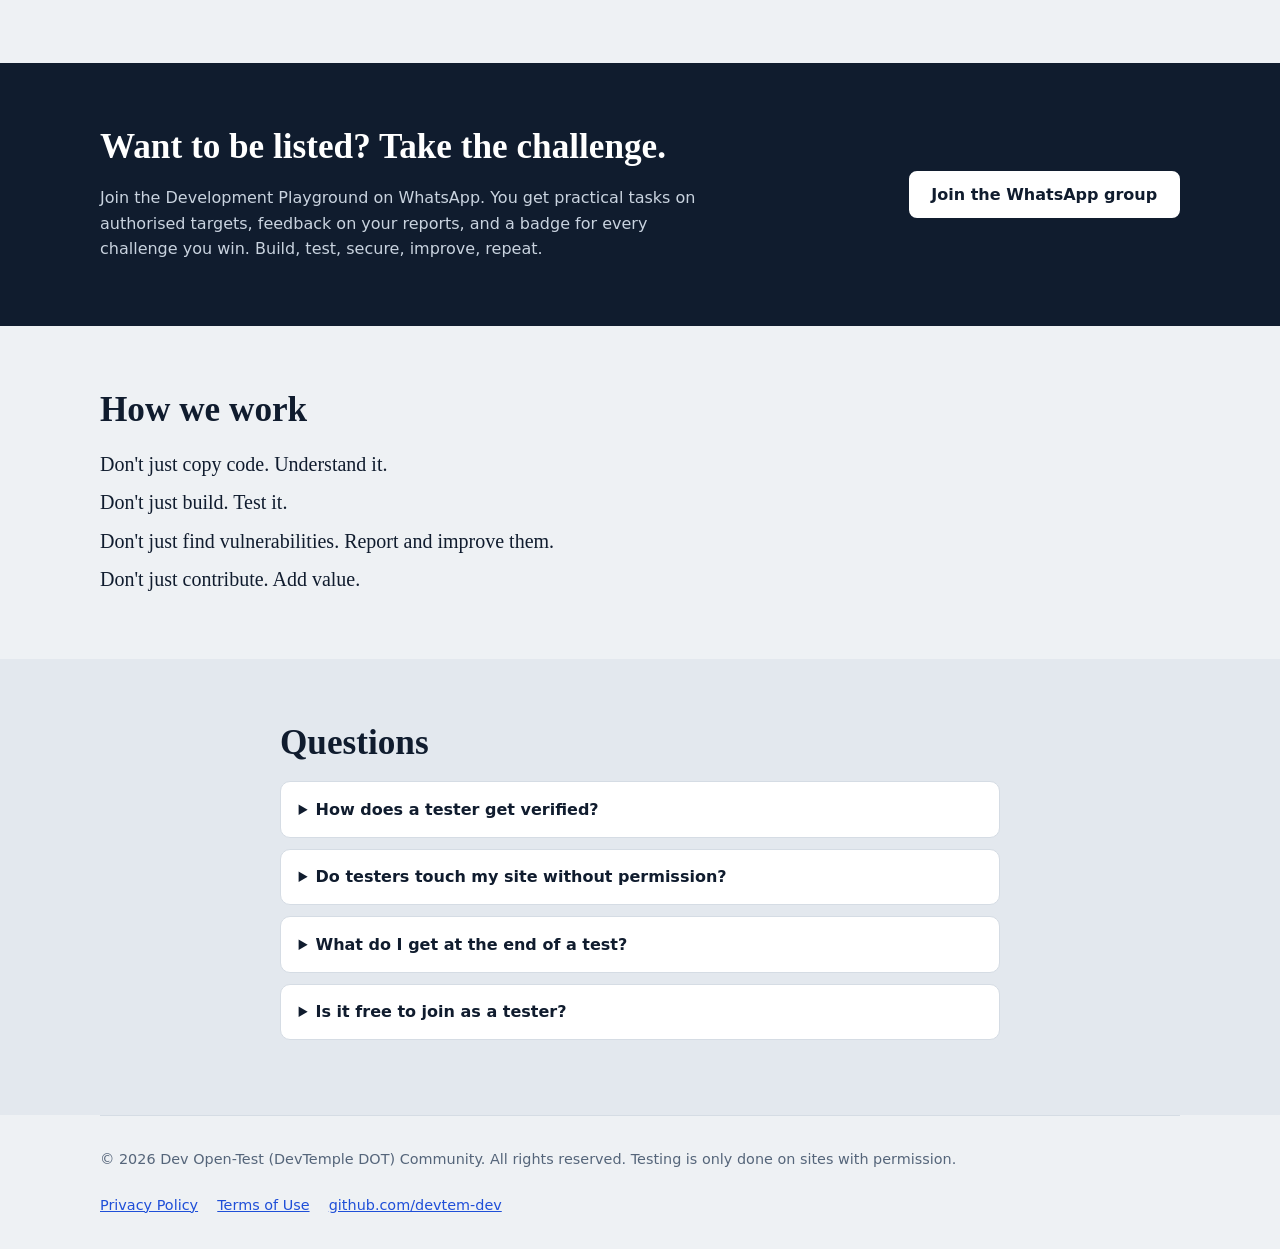
==== commit fc2a7163: "Update skills listed for Omonire Removed 'SEO' and 'performance' from skills list." ====
--- a/index.html
+++ b/index.html
@@ -131,7 +131,7 @@
       <div>
         <h3>Omonire</h3>
         <p class="tag ok">Verified tester</p>
-        <p class="skills">SEO, security, QA, performance</p>
+        <p class="skills">security, QA</p>
         <a href="https://github.com/Omonire" rel="noopener noreferrer" target="_blank">github.com/Omonire</a>
       </div>
     </li>
